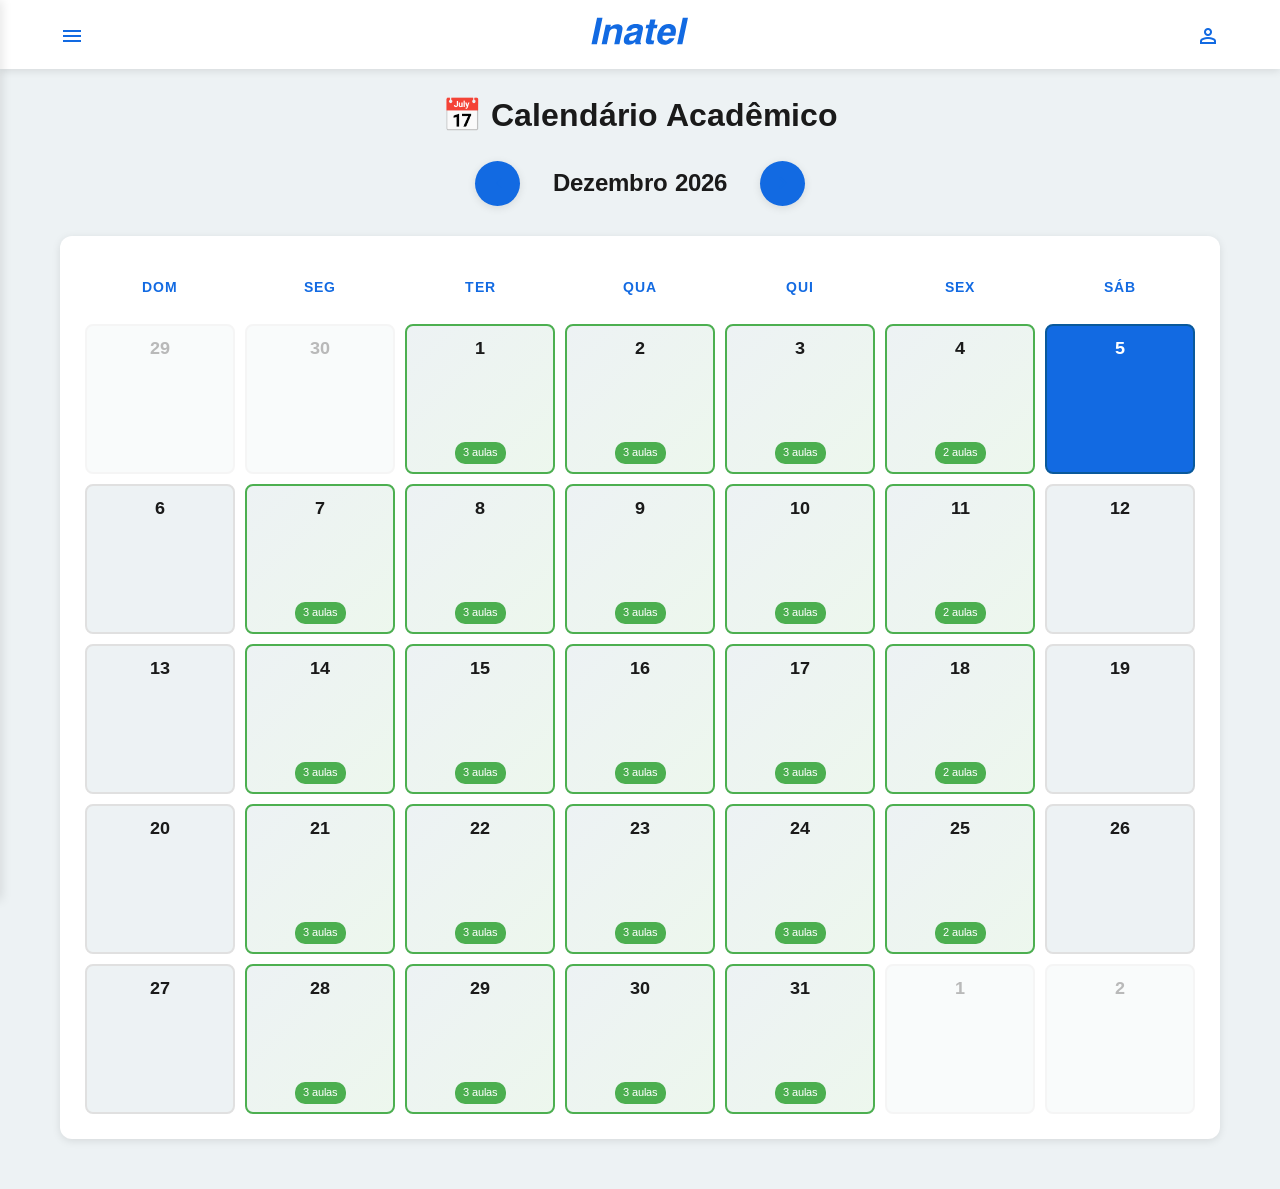
==== pages/calendario.html @ 09c309fc "feat: add new pages for performance graphs and internship vacancies - Created `graficos.html` for di" ====
<!DOCTYPE html>
<html lang="pt-BR" data-theme="inatel">
<head>
    <meta charset="UTF-8">
    <meta name="viewport" content="width=device-width, initial-scale=1.0">
    <title>Calendário Acadêmico - Portal Acadêmico</title>
    <link rel="stylesheet" href="../assets/css/global.css">
    <link rel="stylesheet" href="../assets/css/calendario.css">
    <link href="https://fonts.googleapis.com/css2?family=Arimo:wght@400;500;600;700&display=swap" rel="stylesheet">
    <link href="https://fonts.googleapis.com/css2?family=Material+Symbols+Outlined" rel="stylesheet">
</head>
<body>
    <header>
        <div class="header-container">
            <div class="menu-icon" id="menuToggle"><span class="material-symbols-outlined icon-medium">menu</span></div>
            <div class="logo">
                <svg xmlns="http://www.w3.org/2000/svg" viewBox="100 150 390 116"><path class="path-logo" d="M127.455,156.988h21.287l-21.859,102.835H105.69L127.455,156.988L127.455,156.988z M225.618,208.048	l-10.941,51.775H194.51l9.726-45.911c0.286-1.168,0.477-2.312,0.62-3.456c0.143-1.144,0.214-2.145,0.214-3.027	c0-2.86-0.834-4.982-2.527-6.412c-1.668-1.407-4.147-2.122-7.461-2.122c-5.078,0-9.392,1.406-12.968,4.219 c-3.552,2.836-5.888,6.698-6.96,11.633l-9.559,45.076h-20.31l16.186-75.946h19.905l-2.002,9.559 c3.957-3.886,8.105-6.794,12.491-8.701c4.362-1.907,9.011-2.86,13.945-2.86c6.508,0,11.656,1.501,15.447,4.529 c3.79,3.027,5.697,7.151,5.697,12.372c0,1.239-0.096,2.55-0.286,3.933S226.143,205.855,225.618,208.048L225.618,208.048z	 M282.709,222.636c-3.29,1.455-7.318,2.646-12.038,3.6c-4.744,0.954-7.557,1.55-8.438,1.788c-3.218,0.978-5.674,2.526-7.414,4.648	c-1.716,2.122-2.574,4.672-2.574,7.652c0,2.074,0.739,3.719,2.24,4.887c1.478,1.168,3.552,1.74,6.222,1.74	c5.078,0,9.487-1.574,13.206-4.721s6.15-7.342,7.271-12.61L282.709,222.636L282.709,222.636z M306.333,202.613l-9.154,43.145	c-0.238,1.313-0.405,2.432-0.524,3.361s-0.167,1.717-0.167,2.385c0,1.168,0.167,2.098,0.548,2.789 c0.381,0.715,1.049,1.406,2.026,2.098l-0.763,3.432h-21.025c-0.048-0.285-0.143-0.643-0.286-1.119	c-0.381-1.813-0.572-3.076-0.572-3.768c0-0.428,0.048-1,0.119-1.715c0.072-0.74,0.167-1.574,0.31-2.551	c-3.218,3.861-7.032,6.793-11.49,8.818c-4.458,2.027-9.344,3.053-14.708,3.053c-5.721,0-10.274-1.455-13.659-4.338	c-3.361-2.885-5.054-6.771-5.054-11.658c0-9.51,2.574-16.876,7.724-22.097c5.125-5.197,13.206-8.629,24.171-10.25	c1.788-0.287,4.195-0.645,7.271-1.049c10.131-1.168,15.185-4.53,15.185-10.108c0-2.098-0.834-3.623-2.527-4.577	c-1.669-0.954-4.338-1.43-8.033-1.43c-4.195,0-7.581,0.93-10.131,2.813c-2.574,1.883-4.052,4.529-4.481,7.914h-19.166	c1.359-8.2,5.292-14.684,11.824-19.451c6.507-4.768,14.731-7.151,24.672-7.151c8.987,0,15.971,1.454,20.954,4.362	s7.484,6.984,7.484,12.205c0,0.834-0.047,1.668-0.143,2.503C306.642,201.063,306.5,201.874,306.333,202.613L306.333,202.613z	 M335.081,163.281h20.31l-4.338,20.595h12.634l-3.004,14.303h-12.776l-8.844,42.026c0,0.238-0.048,0.547-0.144,0.93	c-0.095,0.404-0.144,0.668-0.144,0.811c0,1.119,0.549,1.93,1.67,2.406c1.119,0.502,3.051,0.74,5.792,0.74h4.409l-3.289,15.303	c-1.168,0.049-2.717,0.096-4.672,0.145c-3.528,0.094-5.84,0.143-6.913,0.143c-6.508,0-11.18-0.883-14.017-2.646	c-2.837-1.787-4.267-4.672-4.267-8.678c0-1.119,0.118-2.455,0.357-4.051c0.214-1.574,0.596-3.6,1.12-6.08l8.701-41.048h-10.752	l3.004-14.303h10.895L335.081,163.281L335.081,163.281z M432.339,227.213H383.4c-0.167,1.025-0.311,2.026-0.405,3.004	s-0.144,1.835-0.144,2.574c0,4.1,0.978,7.199,2.956,9.297s4.911,3.146,8.772,3.146c3.266,0,6.031-0.668,8.344-1.979	c2.313-1.334,4.434-3.48,6.389-6.46h20.309c-3.576,7.962-8.914,14.208-16.018,18.761c-7.105,4.553-14.994,6.842-23.695,6.842	c-8.63,0-15.424-2.551-20.43-7.676c-5.006-5.127-7.508-12.016-7.508-20.692c0-6.197,1.096-12.609,3.289-19.236	c2.17-6.627,5.077-12.325,8.725-17.092c4.172-5.435,9.059-9.559,14.588-12.348c5.531-2.789,11.633-4.195,18.283-4.195	c8.939,0,15.924,2.36,20.955,7.104c5.029,4.72,7.531,11.275,7.531,19.666c0,2.193-0.213,4.696-0.666,7.534	C434.246,218.322,433.458,222.232,432.339,227.213L432.339,227.213z M414.46,213.912c0.143-1.119,0.262-2.098,0.334-2.955	c0.07-0.858,0.096-1.55,0.096-2.05c0-3.385-0.979-6.031-2.957-7.914s-4.768-2.813-8.344-2.813c-4.146,0-7.676,1.335-10.607,4.005	s-5.172,6.579-6.697,11.728H414.46L414.46,213.912z M461.826,156.988h20.311l-21.932,102.835h-20.262L461.826,156.988	L461.826,156.988z"></path></svg>
            </div>
            <div class="perfil-icon" onclick="window.location.href='perfil.html'"><span class="material-symbols-outlined icon-medium">person</span></div>
        </div>
    </header>

    <div class="sidebar-overlay" id="sidebarOverlay"></div>
    <nav class="sidebar" id="sidebar">
        <div class="sidebar-header"><h2>Menu</h2><span class="material-symbols-outlined close-sidebar" id="closeSidebar">close</span></div>
        <ul class="sidebar-menu">
            <li><a href="../index.html"><span class="material-symbols-outlined">home</span>Dashboard</a></li>
            <li><a href="materias.html"><span class="material-symbols-outlined">menu_book</span>Minhas Matérias</a></li>
            <li><a href="horarios.html"><span class="material-symbols-outlined">schedule</span>Horários</a></li>
            <li><a href="frequencia.html"><span class="material-symbols-outlined">fact_check</span>Frequência</a></li>
            <li><a href="notas.html"><span class="material-symbols-outlined">grade</span>Notas</a></li>
            <li><a href="calendario.html" class="active"><span class="material-symbols-outlined">calendar_month</span>Calendário</a></li>
            <li><a href="graficos.html"><span class="material-symbols-outlined">bar_chart</span>Gráficos</a></li>
            <li><a href="vagas.html"><span class="material-symbols-outlined">work</span>Vagas</a></li>
            <li><a href="perfil.html"><span class="material-symbols-outlined">person</span>Perfil</a></li>
        </ul>
        <div class="sidebar-footer">
            <div class="theme-selector"><h3>Temas</h3>
                <div class="theme-buttons">
                    <button class="theme-btn" data-theme="inatel">Tema Inatel</button>
                    <button class="theme-btn" data-theme="limao">Tema Limão</button>
                    <button class="theme-btn" data-theme="dark">Tema Dark</button>
                </div>
            </div>
        </div>
    </nav>

    <main>
        <div class="calendario-header fade-in">
            <h1>📅 Calendário Acadêmico</h1>
            <div class="calendario-controls">
                <button class="btn-mes" id="mesPrev">
                    <span class="material-symbols-outlined">chevron_left</span>
                </button>
                <h2 id="mesAnoAtual">Novembro 2025</h2>
                <button class="btn-mes" id="mesNext">
                    <span class="material-symbols-outlined">chevron_right</span>
                </button>
            </div>
        </div>

        <div class="calendario-container fade-in">
            <div class="calendario-grid" id="calendarioGrid">
                <!-- Dias da semana -->
                <div class="dia-semana">Dom</div>
                <div class="dia-semana">Seg</div>
                <div class="dia-semana">Ter</div>
                <div class="dia-semana">Qua</div>
                <div class="dia-semana">Qui</div>
                <div class="dia-semana">Sex</div>
                <div class="dia-semana">Sáb</div>
                <!-- Dias serão inseridos aqui pelo JavaScript -->
            </div>
        </div>

        <div class="detalhes-dia-container" id="detalhesDiaContainer" style="display: none;">
            <div class="detalhes-dia-card fade-in">
                <div class="detalhes-dia-header">
                    <h2 id="detalhesDiaTitle">Detalhes do Dia</h2>
                    <button class="btn-fechar" id="fecharDetalhes">
                        <span class="material-symbols-outlined">close</span>
                    </button>
                </div>
                <div id="detalhesDiaContent">
                    <!-- Conteúdo será inserido aqui -->
                </div>
            </div>
        </div>
    </main>

    <script src="../assets/js/global.js"></script>
    <script src="../assets/js/calendario.js"></script>
</body>
</html>
---- assets/css/global.css ----
/* ========== VARIÁVEIS DE TEMAS ========== */
:root {
  /* Tema Inatel (Padrão) */
  --cor-primaria: #126ae2;
  --cor-primaria-escura: #0a599b;
  --cor-secundaria: #6a937a;
  --cor-texto: #1a1a1a;
  --cor-texto-secundario: #666666;
  --cor-fundo: #edf2f4;
  --cor-fundo-card: #ffffff;
  --cor-fundo-hover: #f8f9fa;
  --cor-borda: #e0e0e0;
  --cor-sombra: rgba(0, 0, 0, 0.1);
  
  /* Cores de Status */
  --cor-sucesso: #4caf50;
  --cor-alerta: #ff9800;
  --cor-erro: #f44336;
  --cor-info: #2196f3;
  
  /* Cores de Frequência */
  --cor-frequencia-ok: #4caf50;
  --cor-frequencia-alerta: #ff9800;
  --cor-frequencia-critico: #f44336;
  
  /* Cores de Nota */
  --cor-nota-alta: #4caf50;
  --cor-nota-media: #ff9800;
  --cor-nota-baixa: #f44336;
}

/* Tema Limão */
[data-theme="limao"] {
  --cor-primaria: #38184C;
  --cor-primaria-escura: #9b0a59;
  --cor-secundaria: #4f6a93;
  --cor-texto: #1a1a1a;
  --cor-texto-secundario: #555555;
  --cor-fundo: #CEF09D;
  --cor-fundo-card: #ffffff;
  --cor-fundo-hover: #f5f5f5;
  --cor-borda: #d0d0d0;
  --cor-sombra: rgba(0, 0, 0, 0.15);
}

/* Tema Dark */
[data-theme="dark"] {
  --cor-primaria: #CEF09D;
  --cor-primaria-escura: #a8d07a;
  --cor-secundaria: #4f6a93;
  --cor-texto: #e0e0e0;
  --cor-texto-secundario: #b0b0b0;
  --cor-fundo: #1a1a1a;
  --cor-fundo-card: #2d2d2d;
  --cor-fundo-hover: #383838;
  --cor-borda: #404040;
  --cor-sombra: rgba(0, 0, 0, 0.4);
}

/* ========== RESET E BASE ========== */
* {
  margin: 0;
  padding: 0;
  box-sizing: border-box;
}

body {
  font-family: 'Arimo', 'Segoe UI', Tahoma, Geneva, Verdana, sans-serif;
  background-color: var(--cor-fundo);
  color: var(--cor-texto);
  line-height: 1.6;
  transition: background-color 0.3s ease, color 0.3s ease;
}

/* ========== HEADER ========== */
header {
  background-color: var(--cor-fundo-card);
  box-shadow: 0 2px 8px var(--cor-sombra);
  padding: 1rem 0;
  position: sticky;
  top: 0;
  z-index: 1000;
  transition: all 0.3s ease;
}

.header-container {
  max-width: 1200px;
  margin: 0 auto;
  padding: 0 20px;
  display: flex;
  justify-content: space-between;
  align-items: center;
}

.menu-icon {
  cursor: pointer;
  transition: transform 0.3s ease;
}

.menu-icon:hover {
  transform: scale(1.1);
}

.logo svg {
  width: 100px;
  height: auto;
}

.logo .path-logo {
  fill: var(--cor-primaria);
  transition: fill 0.3s ease;
}

.perfil-icon {
  cursor: pointer;
  transition: transform 0.3s ease;
}

.perfil-icon:hover {
  transform: scale(1.1);
}

/* ========== NAVEGAÇÃO LATERAL ========== */
.sidebar {
  position: fixed;
  left: -300px;
  top: 0;
  width: 300px;
  height: 100vh;
  background-color: var(--cor-fundo-card);
  box-shadow: 2px 0 10px var(--cor-sombra);
  transition: left 0.3s ease;
  z-index: 2000;
  overflow-y: auto;
}

.sidebar.active {
  left: 0;
}

.sidebar-header {
  padding: 20px;
  border-bottom: 1px solid var(--cor-borda);
  display: flex;
  justify-content: space-between;
  align-items: center;
}

.sidebar-header h2 {
  color: var(--cor-primaria);
  font-size: 1.5rem;
}

.close-sidebar {
  cursor: pointer;
  font-size: 1.5rem;
  color: var(--cor-texto-secundario);
}

.sidebar-menu {
  list-style: none;
  padding: 20px 0;
}

.sidebar-menu li {
  margin: 0;
}

.sidebar-menu a {
  display: flex;
  align-items: center;
  padding: 15px 20px;
  color: var(--cor-texto);
  text-decoration: none;
  transition: all 0.3s ease;
  border-left: 4px solid transparent;
}

.sidebar-menu a:hover,
.sidebar-menu a.active {
  background-color: var(--cor-fundo-hover);
  border-left-color: var(--cor-primaria);
  color: var(--cor-primaria);
}

.sidebar-menu .material-symbols-outlined {
  margin-right: 15px;
  font-size: 24px;
}

.sidebar-footer {
  padding: 20px;
  border-top: 1px solid var(--cor-borda);
}

.theme-selector h3 {
  margin-bottom: 15px;
  color: var(--cor-texto);
  font-size: 0.9rem;
  text-transform: uppercase;
  letter-spacing: 1px;
}

.theme-buttons {
  display: flex;
  flex-direction: column;
  gap: 10px;
}

.theme-btn {
  padding: 10px 15px;
  border: 2px solid var(--cor-borda);
  border-radius: 8px;
  background-color: var(--cor-fundo);
  color: var(--cor-texto);
  cursor: pointer;
  transition: all 0.3s ease;
  font-size: 0.9rem;
  font-weight: 500;
}

.theme-btn:hover {
  border-color: var(--cor-primaria);
  background-color: var(--cor-fundo-hover);
  transform: translateX(5px);
}

/* Overlay para fechar sidebar */
.sidebar-overlay {
  position: fixed;
  top: 0;
  left: 0;
  width: 100%;
  height: 100%;
  background-color: rgba(0, 0, 0, 0.5);
  z-index: 1999;
  display: none;
}

.sidebar-overlay.active {
  display: block;
}

/* ========== CONTAINER PRINCIPAL ========== */
main {
  max-width: 1200px;
  margin: 0 auto;
  padding: 20px;
}

/* ========== CARDS ========== */
.card {
  background-color: var(--cor-fundo-card);
  border-radius: 12px;
  padding: 20px;
  margin-bottom: 20px;
  box-shadow: 0 2px 8px var(--cor-sombra);
  transition: all 0.3s ease;
}

.card:hover {
  box-shadow: 0 4px 16px var(--cor-sombra);
  transform: translateY(-2px);
}

.card-header {
  display: flex;
  justify-content: space-between;
  align-items: center;
  margin-bottom: 15px;
  padding-bottom: 15px;
  border-bottom: 2px solid var(--cor-borda);
}

.card-title {
  font-size: 1.3rem;
  font-weight: 700;
  color: var(--cor-primaria);
}

/* ========== ÍCONES ========== */
.material-symbols-outlined {
  color: var(--cor-primaria);
  font-variation-settings: 'FILL' 0, 'wght' 400, 'GRAD' 0, 'opsz' 24;
  vertical-align: middle;
}

.icon-small {
  font-size: 18px;
}

.icon-medium {
  font-size: 24px;
}

.icon-large {
  font-size: 32px;
}

/* ========== BADGES E LABELS ========== */
.badge {
  display: inline-block;
  padding: 5px 12px;
  border-radius: 20px;
  font-size: 0.85rem;
  font-weight: 600;
  color: white;
  text-align: center;
}

.badge-ok {
  background-color: var(--cor-frequencia-ok);
}

.badge-alerta {
  background-color: var(--cor-frequencia-alerta);
}

.badge-critico {
  background-color: var(--cor-frequencia-critico);
}

.badge-info {
  background-color: var(--cor-info);
}

/* ========== BOTÕES ========== */
.btn {
  padding: 10px 20px;
  border: none;
  border-radius: 8px;
  font-size: 1rem;
  font-weight: 600;
  cursor: pointer;
  transition: all 0.3s ease;
  text-decoration: none;
  display: inline-block;
}

.btn-primary {
  background-color: var(--cor-primaria);
  color: white;
}

.btn-primary:hover {
  background-color: var(--cor-primaria-escura);
  transform: translateY(-2px);
  box-shadow: 0 4px 12px var(--cor-sombra);
}

/* ========== RESPONSIVO ========== */
@media (max-width: 768px) {
  .header-container {
    padding: 0 15px;
  }

  main {
    padding: 15px;
  }

  .card {
    padding: 15px;
  }

  .sidebar {
    width: 80%;
    max-width: 300px;
  }
}

/* ========== ANIMAÇÕES ========== */
@keyframes fadeIn {
  from {
    opacity: 0;
    transform: translateY(10px);
  }
  to {
    opacity: 1;
    transform: translateY(0);
  }
}

.fade-in {
  animation: fadeIn 0.5s ease-out;
}

/* ========== SCROLLBAR CUSTOMIZADA ========== */
::-webkit-scrollbar {
  width: 10px;
}

::-webkit-scrollbar-track {
  background: var(--cor-fundo);
}

::-webkit-scrollbar-thumb {
  background: var(--cor-primaria);
  border-radius: 5px;
}

::-webkit-scrollbar-thumb:hover {
  background: var(--cor-primaria-escura);
}
---- assets/css/calendario.css ----
/* ========== CALENDÁRIO ESPECÍFICO ========== */

.calendario-header {
  text-align: center;
  margin-bottom: 30px;
}

.calendario-header h1 {
  font-size: 2rem;
  color: var(--cor-texto);
  margin-bottom: 20px;
}

.calendario-controls {
  display: flex;
  align-items: center;
  justify-content: center;
  gap: 20px;
  margin-top: 20px;
}

.calendario-controls h2 {
  font-size: 1.5rem;
  color: var(--cor-texto);
  min-width: 200px;
  text-align: center;
}

.btn-mes {
  background: var(--cor-primaria);
  color: white;
  border: none;
  width: 45px;
  height: 45px;
  border-radius: 50%;
  display: flex;
  align-items: center;
  justify-content: center;
  cursor: pointer;
  transition: all 0.3s ease;
  box-shadow: 0 2px 8px var(--cor-sombra);
}

.btn-mes:hover {
  background: var(--cor-primaria-escura);
  transform: scale(1.1);
}

.calendario-container {
  background: var(--cor-fundo-card);
  border-radius: 12px;
  padding: 25px;
  box-shadow: 0 2px 8px var(--cor-sombra);
  margin-bottom: 30px;
}

.calendario-grid {
  display: grid;
  grid-template-columns: repeat(7, 1fr);
  gap: 10px;
}

.dia-semana {
  text-align: center;
  font-weight: 700;
  color: var(--cor-primaria);
  padding: 15px 5px;
  font-size: 0.9rem;
  text-transform: uppercase;
  letter-spacing: 1px;
}

.dia-cell {
  aspect-ratio: 1;
  border: 2px solid var(--cor-borda);
  border-radius: 8px;
  padding: 8px;
  text-align: center;
  cursor: pointer;
  transition: all 0.3s ease;
  background: var(--cor-fundo);
  position: relative;
  display: flex;
  flex-direction: column;
  justify-content: flex-start;
  align-items: center;
}

.dia-cell:hover {
  border-color: var(--cor-primaria);
  transform: translateY(-2px);
  box-shadow: 0 4px 12px var(--cor-sombra);
}

.dia-cell.outro-mes {
  opacity: 0.3;
  cursor: default;
}

.dia-cell.outro-mes:hover {
  border-color: var(--cor-borda);
  transform: none;
  box-shadow: none;
}

.dia-cell.hoje {
  background: var(--cor-primaria);
  color: white;
  border-color: var(--cor-primaria-escura);
  font-weight: 700;
}

.dia-cell.com-aula {
  border-color: var(--cor-sucesso);
  background: linear-gradient(135deg, var(--cor-fundo) 0%, rgba(76, 175, 80, 0.1) 100%);
}

.dia-numero {
  font-size: 1.1rem;
  font-weight: 600;
  margin-bottom: 5px;
}

.dia-indicador {
  font-size: 0.7rem;
  background: var(--cor-sucesso);
  color: white;
  padding: 2px 8px;
  border-radius: 10px;
  margin-top: auto;
}

.dia-cell.hoje .dia-indicador {
  background: rgba(255, 255, 255, 0.3);
}

/* Detalhes do Dia */
.detalhes-dia-container {
  position: fixed;
  top: 0;
  left: 0;
  right: 0;
  bottom: 0;
  background: rgba(0, 0, 0, 0.5);
  display: flex;
  align-items: center;
  justify-content: center;
  z-index: 1000;
  padding: 20px;
}

.detalhes-dia-card {
  background: var(--cor-fundo-card);
  border-radius: 12px;
  padding: 30px;
  max-width: 700px;
  width: 100%;
  max-height: 80vh;
  overflow-y: auto;
  box-shadow: 0 10px 40px rgba(0, 0, 0, 0.3);
}

.detalhes-dia-header {
  display: flex;
  justify-content: space-between;
  align-items: center;
  margin-bottom: 25px;
  padding-bottom: 15px;
  border-bottom: 2px solid var(--cor-borda);
}

.detalhes-dia-header h2 {
  color: var(--cor-texto);
  font-size: 1.5rem;
}

.btn-fechar {
  background: var(--cor-erro);
  color: white;
  border: none;
  width: 40px;
  height: 40px;
  border-radius: 50%;
  display: flex;
  align-items: center;
  justify-content: center;
  cursor: pointer;
  transition: all 0.3s ease;
}

.btn-fechar:hover {
  background: #c62828;
  transform: rotate(90deg);
}

.aula-detalhes {
  background: var(--cor-fundo);
  border-left: 4px solid var(--cor-primaria);
  padding: 20px;
  margin-bottom: 15px;
  border-radius: 8px;
  transition: all 0.3s ease;
}

.aula-detalhes:hover {
  box-shadow: 0 4px 12px var(--cor-sombra);
  transform: translateX(5px);
}

.aula-detalhes.pratica {
  border-left-color: var(--cor-sucesso);
}

.aula-detalhes.teorica {
  border-left-color: var(--cor-info);
}

.aula-detalhes h3 {
  color: var(--cor-texto);
  font-size: 1.2rem;
  margin-bottom: 10px;
}

.aula-detalhes .aula-codigo {
  color: var(--cor-texto-secundario);
  font-size: 0.9rem;
  margin-bottom: 15px;
}

.aula-info-grid {
  display: grid;
  grid-template-columns: repeat(auto-fit, minmax(150px, 1fr));
  gap: 15px;
  margin-top: 15px;
}

.aula-info-item {
  display: flex;
  align-items: center;
  gap: 8px;
  color: var(--cor-texto-secundario);
  font-size: 0.95rem;
}

.aula-info-item .material-symbols-outlined {
  color: var(--cor-primaria);
  font-size: 1.2rem;
}

.sem-aulas {
  text-align: center;
  padding: 40px;
  color: var(--cor-texto-secundario);
}

.sem-aulas .material-symbols-outlined {
  font-size: 4rem;
  opacity: 0.3;
  margin-bottom: 15px;
}

@media (max-width: 768px) {
  .calendario-grid {
    gap: 5px;
  }
  
  .dia-cell {
    padding: 5px;
    font-size: 0.85rem;
  }
  
  .dia-numero {
    font-size: 0.9rem;
  }
  
  .dia-indicador {
    font-size: 0.6rem;
    padding: 1px 5px;
  }
  
  .calendario-controls h2 {
    font-size: 1.2rem;
    min-width: 150px;
  }
  
  .detalhes-dia-card {
    padding: 20px;
    max-height: 90vh;
  }
  
  .aula-info-grid {
    grid-template-columns: 1fr;
  }
}
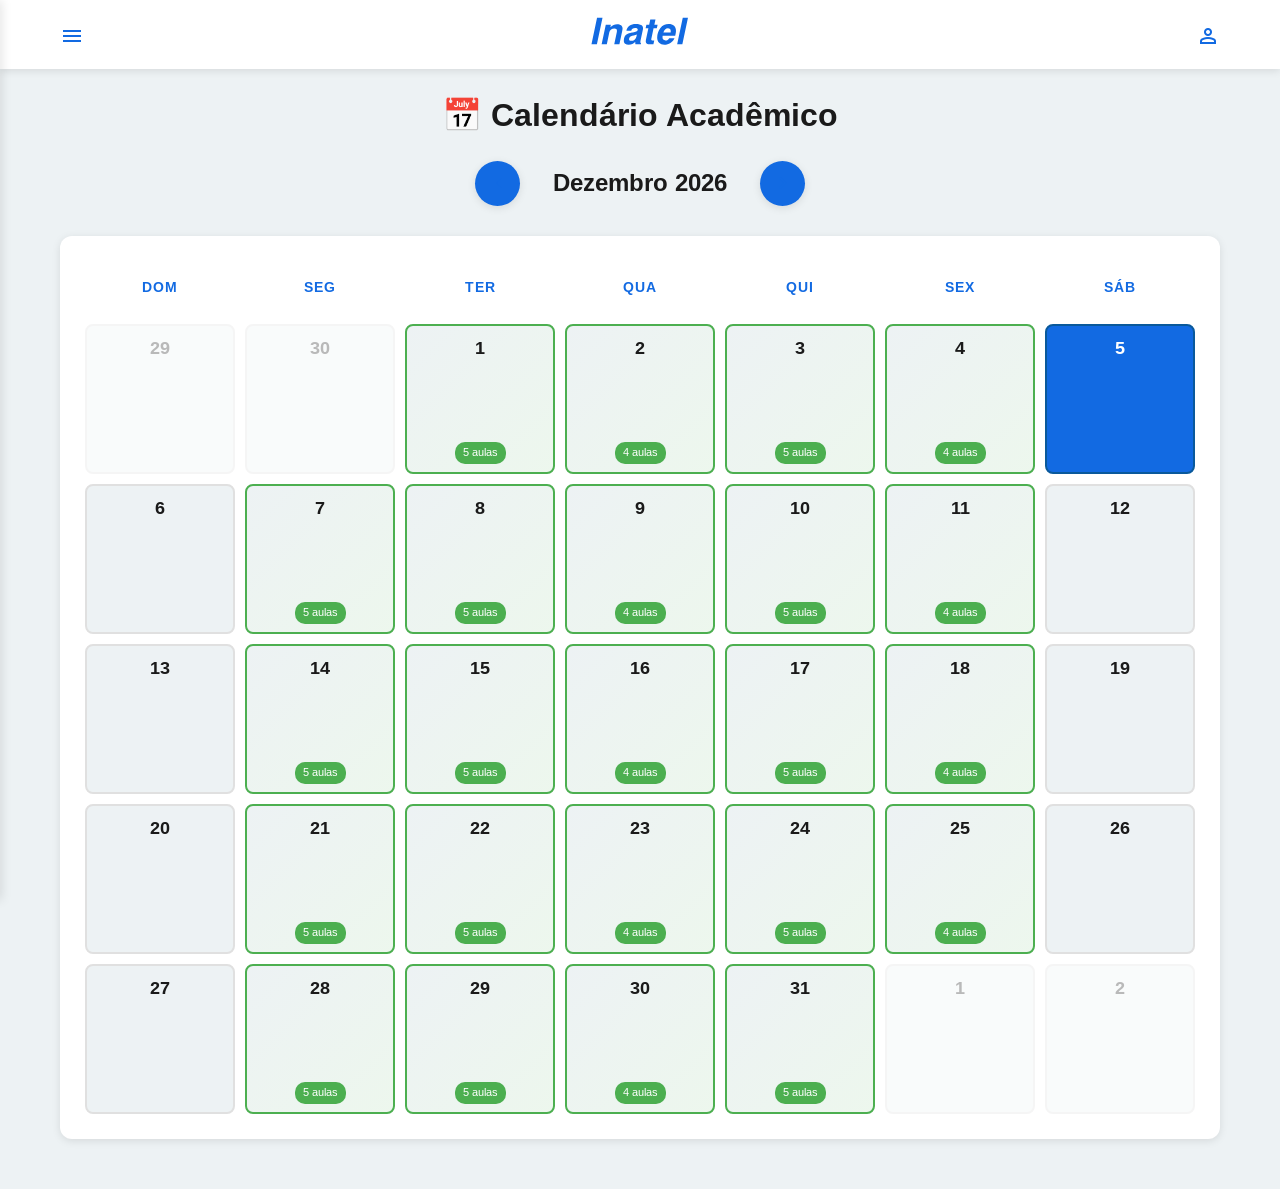
==== commit 9f5e63d9: "feat: enhance dashboard and profile UI with new styles and statistics cards - Updated dashboard CSS " ====
--- a/pages/calendario.html
+++ b/pages/calendario.html
@@ -38,7 +38,6 @@
             <div class="theme-selector"><h3>Temas</h3>
                 <div class="theme-buttons">
                     <button class="theme-btn" data-theme="inatel">Tema Inatel</button>
-                    <button class="theme-btn" data-theme="limao">Tema Limão</button>
                     <button class="theme-btn" data-theme="dark">Tema Dark</button>
                 </div>
             </div>
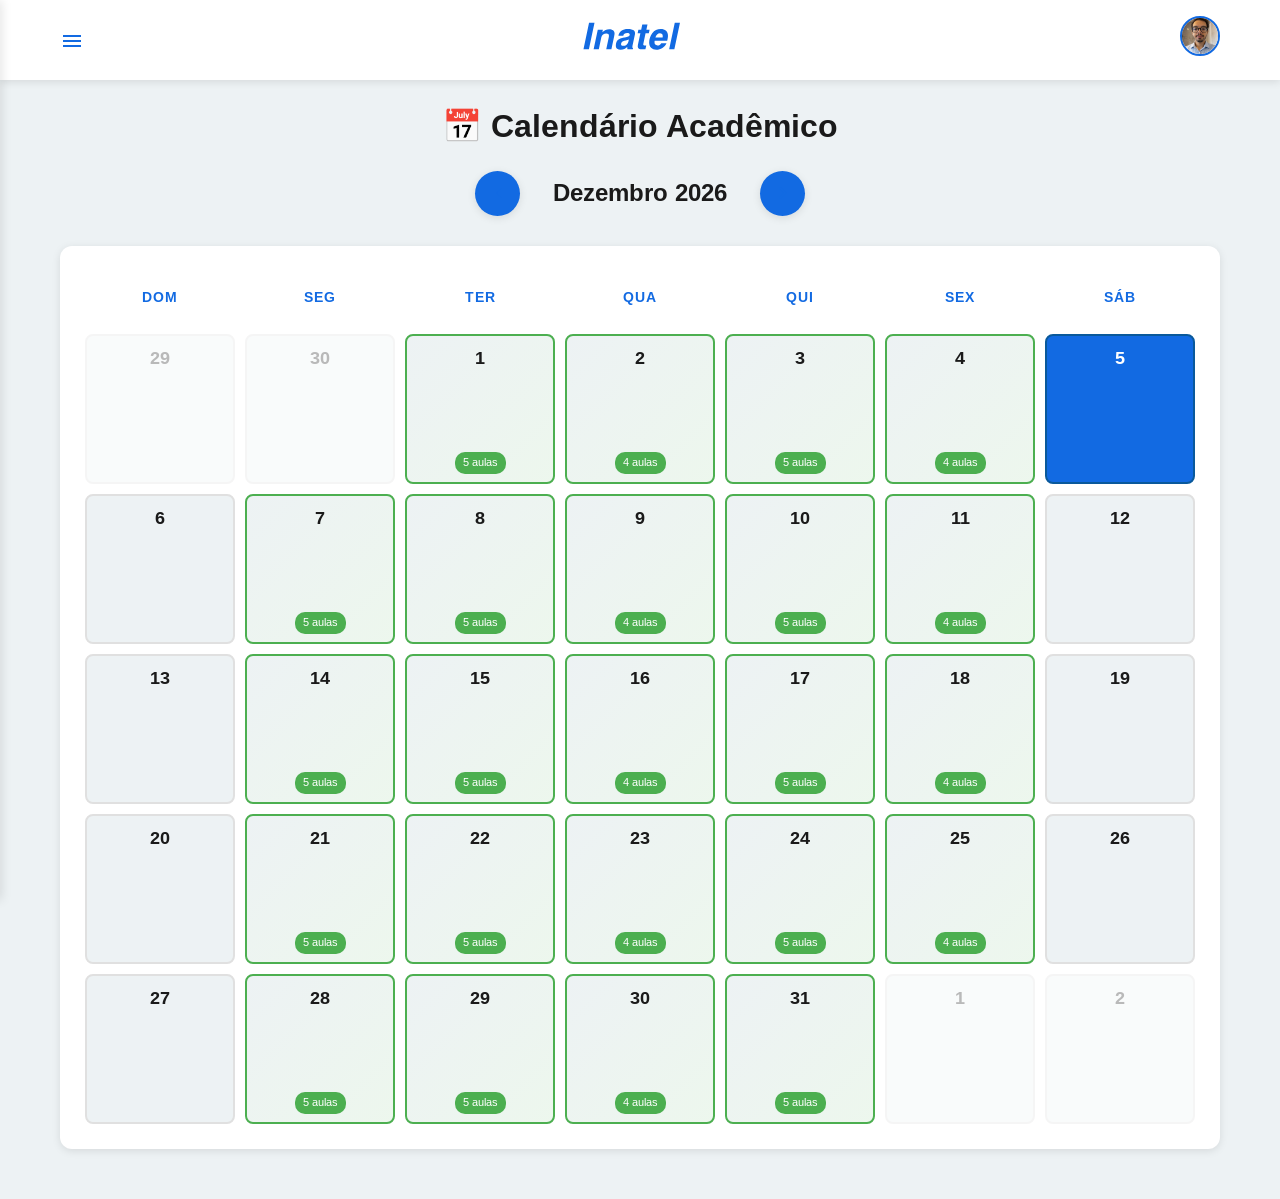
==== commit 4a30703a: "Enhances UI with responsive student photo and ID card" ====
--- a/pages/calendario.html
+++ b/pages/calendario.html
@@ -16,7 +16,7 @@
             <div class="logo">
                 <svg xmlns="http://www.w3.org/2000/svg" viewBox="100 150 390 116"><path class="path-logo" d="M127.455,156.988h21.287l-21.859,102.835H105.69L127.455,156.988L127.455,156.988z M225.618,208.048	l-10.941,51.775H194.51l9.726-45.911c0.286-1.168,0.477-2.312,0.62-3.456c0.143-1.144,0.214-2.145,0.214-3.027	c0-2.86-0.834-4.982-2.527-6.412c-1.668-1.407-4.147-2.122-7.461-2.122c-5.078,0-9.392,1.406-12.968,4.219 c-3.552,2.836-5.888,6.698-6.96,11.633l-9.559,45.076h-20.31l16.186-75.946h19.905l-2.002,9.559 c3.957-3.886,8.105-6.794,12.491-8.701c4.362-1.907,9.011-2.86,13.945-2.86c6.508,0,11.656,1.501,15.447,4.529 c3.79,3.027,5.697,7.151,5.697,12.372c0,1.239-0.096,2.55-0.286,3.933S226.143,205.855,225.618,208.048L225.618,208.048z	 M282.709,222.636c-3.29,1.455-7.318,2.646-12.038,3.6c-4.744,0.954-7.557,1.55-8.438,1.788c-3.218,0.978-5.674,2.526-7.414,4.648	c-1.716,2.122-2.574,4.672-2.574,7.652c0,2.074,0.739,3.719,2.24,4.887c1.478,1.168,3.552,1.74,6.222,1.74	c5.078,0,9.487-1.574,13.206-4.721s6.15-7.342,7.271-12.61L282.709,222.636L282.709,222.636z M306.333,202.613l-9.154,43.145	c-0.238,1.313-0.405,2.432-0.524,3.361s-0.167,1.717-0.167,2.385c0,1.168,0.167,2.098,0.548,2.789 c0.381,0.715,1.049,1.406,2.026,2.098l-0.763,3.432h-21.025c-0.048-0.285-0.143-0.643-0.286-1.119	c-0.381-1.813-0.572-3.076-0.572-3.768c0-0.428,0.048-1,0.119-1.715c0.072-0.74,0.167-1.574,0.31-2.551	c-3.218,3.861-7.032,6.793-11.49,8.818c-4.458,2.027-9.344,3.053-14.708,3.053c-5.721,0-10.274-1.455-13.659-4.338	c-3.361-2.885-5.054-6.771-5.054-11.658c0-9.51,2.574-16.876,7.724-22.097c5.125-5.197,13.206-8.629,24.171-10.25	c1.788-0.287,4.195-0.645,7.271-1.049c10.131-1.168,15.185-4.53,15.185-10.108c0-2.098-0.834-3.623-2.527-4.577	c-1.669-0.954-4.338-1.43-8.033-1.43c-4.195,0-7.581,0.93-10.131,2.813c-2.574,1.883-4.052,4.529-4.481,7.914h-19.166	c1.359-8.2,5.292-14.684,11.824-19.451c6.507-4.768,14.731-7.151,24.672-7.151c8.987,0,15.971,1.454,20.954,4.362	s7.484,6.984,7.484,12.205c0,0.834-0.047,1.668-0.143,2.503C306.642,201.063,306.5,201.874,306.333,202.613L306.333,202.613z	 M335.081,163.281h20.31l-4.338,20.595h12.634l-3.004,14.303h-12.776l-8.844,42.026c0,0.238-0.048,0.547-0.144,0.93	c-0.095,0.404-0.144,0.668-0.144,0.811c0,1.119,0.549,1.93,1.67,2.406c1.119,0.502,3.051,0.74,5.792,0.74h4.409l-3.289,15.303	c-1.168,0.049-2.717,0.096-4.672,0.145c-3.528,0.094-5.84,0.143-6.913,0.143c-6.508,0-11.18-0.883-14.017-2.646	c-2.837-1.787-4.267-4.672-4.267-8.678c0-1.119,0.118-2.455,0.357-4.051c0.214-1.574,0.596-3.6,1.12-6.08l8.701-41.048h-10.752	l3.004-14.303h10.895L335.081,163.281L335.081,163.281z M432.339,227.213H383.4c-0.167,1.025-0.311,2.026-0.405,3.004	s-0.144,1.835-0.144,2.574c0,4.1,0.978,7.199,2.956,9.297s4.911,3.146,8.772,3.146c3.266,0,6.031-0.668,8.344-1.979	c2.313-1.334,4.434-3.48,6.389-6.46h20.309c-3.576,7.962-8.914,14.208-16.018,18.761c-7.105,4.553-14.994,6.842-23.695,6.842	c-8.63,0-15.424-2.551-20.43-7.676c-5.006-5.127-7.508-12.016-7.508-20.692c0-6.197,1.096-12.609,3.289-19.236	c2.17-6.627,5.077-12.325,8.725-17.092c4.172-5.435,9.059-9.559,14.588-12.348c5.531-2.789,11.633-4.195,18.283-4.195	c8.939,0,15.924,2.36,20.955,7.104c5.029,4.72,7.531,11.275,7.531,19.666c0,2.193-0.213,4.696-0.666,7.534	C434.246,218.322,433.458,222.232,432.339,227.213L432.339,227.213z M414.46,213.912c0.143-1.119,0.262-2.098,0.334-2.955	c0.07-0.858,0.096-1.55,0.096-2.05c0-3.385-0.979-6.031-2.957-7.914s-4.768-2.813-8.344-2.813c-4.146,0-7.676,1.335-10.607,4.005	s-5.172,6.579-6.697,11.728H414.46L414.46,213.912z M461.826,156.988h20.311l-21.932,102.835h-20.262L461.826,156.988	L461.826,156.988z"></path></svg>
             </div>
-            <div class="perfil-icon" onclick="window.location.href='perfil.html'"><span class="material-symbols-outlined icon-medium">person</span></div>
+            <div class="perfil-icon" onclick="window.location.href='perfil.html'"><img src="../assets/image/Foto de camisa social.jpg" alt="Foto do Aluno" class="perfil-icon-img"></div>
         </div>
     </header>
 
--- a/assets/css/global.css
+++ b/assets/css/global.css
@@ -62,6 +62,7 @@
   margin: 0;
   padding: 0;
   box-sizing: border-box;
+  -webkit-tap-highlight-color: transparent;
 }
 
 body {
@@ -70,6 +71,17 @@
   color: var(--cor-texto);
   line-height: 1.6;
   transition: background-color 0.3s ease, color 0.3s ease;
+  -webkit-text-size-adjust: 100%;
+  overflow-x: hidden;
+}
+
+img, svg, video {
+  max-width: 100%;
+  height: auto;
+}
+
+input, select, textarea, button {
+  font-size: 16px; /* Prevents iOS zoom on focus */
 }
 
 /* ========== HEADER ========== */
@@ -118,6 +130,20 @@
 
 .perfil-icon:hover {
   transform: scale(1.1);
+}
+
+.perfil-icon-img {
+  width: 40px;
+  height: 40px;
+  border-radius: 50%;
+  object-fit: cover;
+  border: 2px solid var(--cor-primaria);
+  transition: border-color 0.3s ease, box-shadow 0.3s ease;
+}
+
+.perfil-icon-img:hover {
+  border-color: var(--cor-destaque);
+  box-shadow: 0 0 8px rgba(18, 106, 226, 0.4);
 }
 
 /* ========== NAVEGAÇÃO LATERAL ========== */
@@ -360,11 +386,79 @@
 
   .card {
     padding: 15px;
+    margin-bottom: 15px;
+  }
+
+  .card:hover {
+    transform: none;
+  }
+
+  .card-header {
+    flex-direction: column;
+    gap: 10px;
+    align-items: flex-start;
+  }
+
+  .card-title {
+    font-size: 1.1rem;
   }
 
   .sidebar {
-    width: 80%;
+    width: 85%;
     max-width: 300px;
+  }
+
+  .menu-icon,
+  .perfil-icon {
+    padding: 8px;
+    -webkit-tap-highlight-color: transparent;
+  }
+
+  .btn {
+    padding: 12px 20px;
+    font-size: 0.95rem;
+    width: 100%;
+    text-align: center;
+  }
+}
+
+@media (max-width: 480px) {
+  header {
+    padding: 0.75rem 0;
+  }
+
+  .header-container {
+    padding: 0 10px;
+  }
+
+  .logo svg {
+    width: 80px;
+  }
+
+  main {
+    padding: 10px;
+  }
+
+  .card {
+    padding: 12px;
+    border-radius: 10px;
+  }
+
+  .card-title {
+    font-size: 1rem;
+  }
+
+  .sidebar {
+    width: 90%;
+  }
+
+  .sidebar-menu a {
+    padding: 14px 16px;
+    font-size: 0.95rem;
+  }
+
+  .theme-btn {
+    padding: 12px 15px;
   }
 }
 
--- a/assets/css/calendario.css
+++ b/assets/css/calendario.css
@@ -268,6 +268,10 @@
     padding: 5px;
     font-size: 0.85rem;
   }
+
+  .dia-cell:hover {
+    transform: none;
+  }
   
   .dia-numero {
     font-size: 0.9rem;
@@ -291,4 +295,94 @@
   .aula-info-grid {
     grid-template-columns: 1fr;
   }
-}
+
+  .calendario-header h1 {
+    font-size: 1.5rem;
+  }
+
+  .calendario-container {
+    padding: 15px;
+  }
+
+  .dia-semana {
+    padding: 10px 2px;
+    font-size: 0.75rem;
+    letter-spacing: 0;
+  }
+}
+
+@media (max-width: 480px) {
+  .calendario-header h1 {
+    font-size: 1.2rem;
+    margin-bottom: 15px;
+  }
+
+  .calendario-controls {
+    gap: 10px;
+  }
+
+  .calendario-controls h2 {
+    font-size: 1rem;
+    min-width: 120px;
+  }
+
+  .btn-mes {
+    width: 38px;
+    height: 38px;
+  }
+
+  .calendario-container {
+    padding: 10px;
+    border-radius: 10px;
+  }
+
+  .calendario-grid {
+    gap: 3px;
+  }
+
+  .dia-semana {
+    padding: 8px 2px;
+    font-size: 0.65rem;
+  }
+
+  .dia-cell {
+    padding: 4px 2px;
+    border-width: 1px;
+    border-radius: 6px;
+  }
+
+  .dia-numero {
+    font-size: 0.8rem;
+  }
+
+  .dia-indicador {
+    font-size: 0.5rem;
+    padding: 1px 3px;
+  }
+
+  .detalhes-dia-container {
+    padding: 10px;
+  }
+
+  .detalhes-dia-card {
+    padding: 15px;
+    border-radius: 10px;
+  }
+
+  .detalhes-dia-header h2 {
+    font-size: 1.2rem;
+  }
+
+  .btn-fechar {
+    width: 35px;
+    height: 35px;
+  }
+
+  .aula-detalhes {
+    padding: 15px;
+  }
+
+  .aula-detalhes h3 {
+    font-size: 1rem;
+  }
+}
